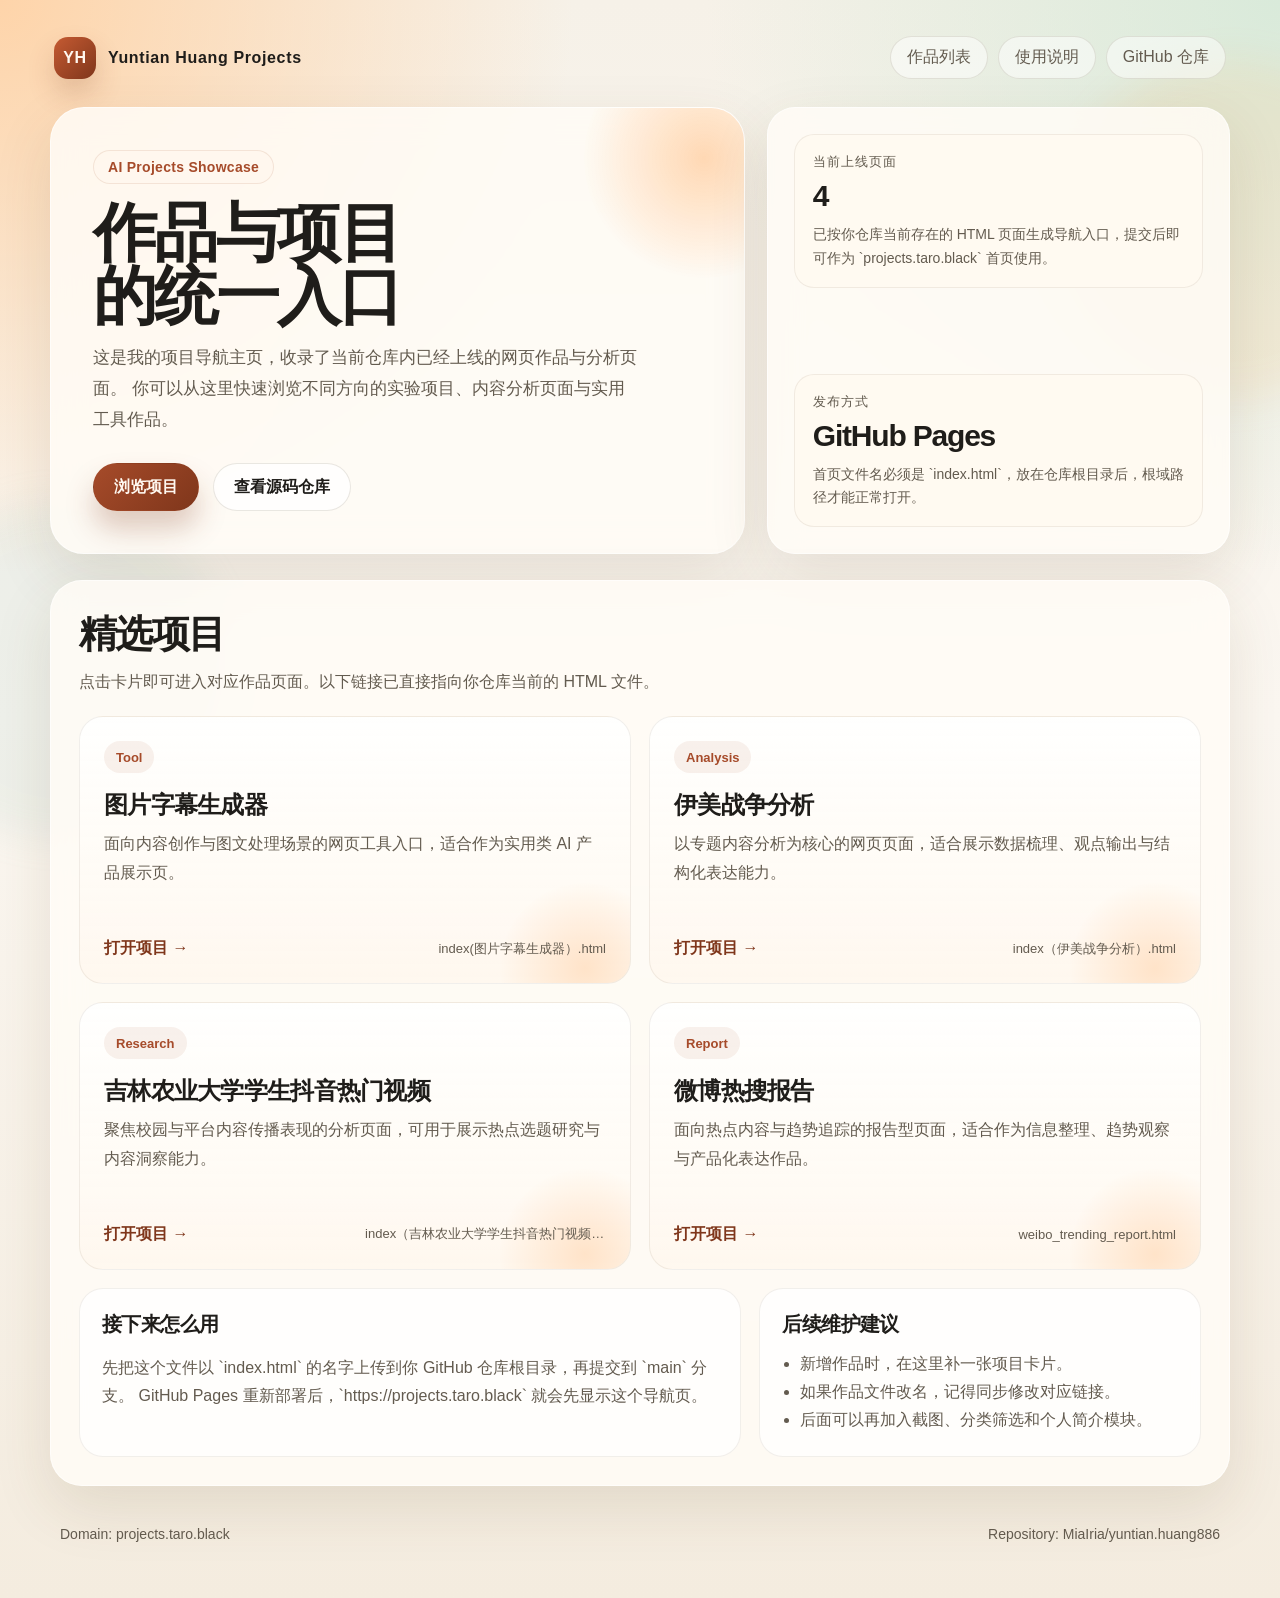
==== index.html @ 8bacc285 "Add files via upload" ====
<!DOCTYPE html>
<html lang="zh-CN">
<head>
  <meta charset="UTF-8" />
  <meta name="viewport" content="width=device-width, initial-scale=1.0" />
  <title>Yuntian Huang | Projects</title>
  <style>
    :root {
      --bg: #f6f1e8;
      --bg-accent: #efe3cf;
      --surface: rgba(255, 252, 246, 0.86);
      --surface-strong: #fffaf1;
      --text: #1f1d1a;
      --muted: #635b4f;
      --line: rgba(74, 56, 31, 0.12);
      --primary: #a64b2a;
      --primary-dark: #7f361b;
      --shadow: 0 22px 60px rgba(90, 63, 24, 0.12);
      --radius-xl: 28px;
      --radius-lg: 20px;
      --radius-md: 14px;
      --max-width: 1180px;
    }

    * {
      box-sizing: border-box;
    }

    html {
      scroll-behavior: smooth;
    }

    body {
      margin: 0;
      font-family: "Segoe UI", "PingFang SC", "Microsoft YaHei", sans-serif;
      color: var(--text);
      background:
        radial-gradient(circle at top left, rgba(255, 209, 163, 0.9), transparent 28%),
        radial-gradient(circle at top right, rgba(209, 232, 214, 0.78), transparent 28%),
        linear-gradient(180deg, var(--bg) 0%, #fbf7f1 45%, #f4ecdf 100%);
      min-height: 100vh;
    }

    body::before,
    body::after {
      content: "";
      position: fixed;
      inset: auto;
      width: 340px;
      height: 340px;
      border-radius: 50%;
      filter: blur(18px);
      opacity: 0.35;
      pointer-events: none;
      z-index: 0;
    }

    body::before {
      top: 60px;
      right: -120px;
      background: rgba(255, 188, 115, 0.42);
    }

    body::after {
      bottom: 60px;
      left: -110px;
      background: rgba(154, 196, 188, 0.35);
    }

    a {
      color: inherit;
      text-decoration: none;
    }

    .page {
      position: relative;
      z-index: 1;
      width: min(var(--max-width), calc(100% - 32px));
      margin: 0 auto;
      padding: 24px 0 56px;
    }

    .topbar {
      display: flex;
      align-items: center;
      justify-content: space-between;
      gap: 16px;
      padding: 12px 4px 28px;
    }

    .brand {
      display: inline-flex;
      align-items: center;
      gap: 12px;
      font-weight: 700;
      letter-spacing: 0.04em;
    }

    .brand-mark {
      display: grid;
      place-items: center;
      width: 42px;
      height: 42px;
      border-radius: 14px;
      background: linear-gradient(135deg, #c55a32, #7f361b);
      color: #fff7ef;
      box-shadow: 0 14px 28px rgba(127, 54, 27, 0.2);
    }

    .nav-links {
      display: flex;
      gap: 10px;
      flex-wrap: wrap;
    }

    .nav-link {
      padding: 10px 16px;
      border: 1px solid var(--line);
      border-radius: 999px;
      background: rgba(255, 255, 255, 0.5);
      color: var(--muted);
      transition: transform 0.2s ease, border-color 0.2s ease, background 0.2s ease;
    }

    .nav-link:hover {
      transform: translateY(-1px);
      border-color: rgba(166, 75, 42, 0.28);
      background: rgba(255, 250, 242, 0.92);
    }

    .hero {
      display: grid;
      grid-template-columns: minmax(0, 1.35fr) minmax(280px, 0.9fr);
      gap: 22px;
      align-items: stretch;
    }

    .hero-panel,
    .hero-side,
    .section-panel {
      background: var(--surface);
      border: 1px solid rgba(255, 255, 255, 0.55);
      box-shadow: var(--shadow);
      backdrop-filter: blur(16px);
    }

    .hero-panel {
      border-radius: 34px;
      padding: 42px;
      overflow: hidden;
      position: relative;
    }

    .hero-panel::after {
      content: "";
      position: absolute;
      right: -80px;
      top: -70px;
      width: 240px;
      height: 240px;
      border-radius: 50%;
      background: radial-gradient(circle, rgba(255, 214, 176, 0.95) 0%, rgba(255, 214, 176, 0) 72%);
      pointer-events: none;
    }

    .hero-side {
      border-radius: 28px;
      padding: 26px;
      display: flex;
      flex-direction: column;
      justify-content: space-between;
      gap: 18px;
    }

    .eyebrow {
      display: inline-flex;
      align-items: center;
      gap: 10px;
      padding: 8px 14px;
      border-radius: 999px;
      background: rgba(255, 248, 238, 0.9);
      border: 1px solid rgba(166, 75, 42, 0.12);
      color: var(--primary);
      font-size: 14px;
      font-weight: 700;
      letter-spacing: 0.02em;
    }

    h1 {
      margin: 18px 0 16px;
      font-size: clamp(36px, 5vw, 68px);
      line-height: 0.98;
      letter-spacing: -0.04em;
      max-width: 10ch;
    }

    .hero-copy {
      max-width: 58ch;
      color: var(--muted);
      font-size: 17px;
      line-height: 1.8;
      margin: 0 0 28px;
    }

    .hero-actions {
      display: flex;
      flex-wrap: wrap;
      gap: 14px;
    }

    .button {
      display: inline-flex;
      align-items: center;
      justify-content: center;
      gap: 10px;
      min-height: 48px;
      padding: 0 20px;
      border-radius: 999px;
      border: 1px solid transparent;
      font-weight: 700;
      transition: transform 0.2s ease, box-shadow 0.2s ease, background 0.2s ease;
    }

    .button:hover {
      transform: translateY(-2px);
    }

    .button-primary {
      background: linear-gradient(135deg, var(--primary), var(--primary-dark));
      color: #fff8f0;
      box-shadow: 0 18px 28px rgba(127, 54, 27, 0.25);
    }

    .button-secondary {
      background: rgba(255, 255, 255, 0.72);
      border-color: var(--line);
      color: var(--text);
    }

    .stat-card {
      padding: 18px 18px 16px;
      border-radius: var(--radius-lg);
      background: var(--surface-strong);
      border: 1px solid rgba(74, 56, 31, 0.08);
    }

    .stat-label {
      font-size: 13px;
      letter-spacing: 0.08em;
      text-transform: uppercase;
      color: var(--muted);
      margin-bottom: 8px;
    }

    .stat-value {
      font-size: 30px;
      font-weight: 800;
      letter-spacing: -0.04em;
      margin: 0;
    }

    .stat-note {
      margin: 10px 0 0;
      color: var(--muted);
      line-height: 1.7;
      font-size: 14px;
    }

    .section {
      margin-top: 26px;
    }

    .section-panel {
      border-radius: 32px;
      padding: 28px;
    }

    .section-head {
      display: flex;
      align-items: end;
      justify-content: space-between;
      gap: 16px;
      margin-bottom: 20px;
    }

    .section-title {
      margin: 0;
      font-size: clamp(28px, 3vw, 40px);
      letter-spacing: -0.04em;
    }

    .section-desc {
      margin: 8px 0 0;
      color: var(--muted);
      line-height: 1.75;
    }

    .project-grid {
      display: grid;
      grid-template-columns: repeat(2, minmax(0, 1fr));
      gap: 18px;
    }

    .project-card {
      position: relative;
      overflow: hidden;
      border-radius: 24px;
      padding: 24px;
      background:
        linear-gradient(180deg, rgba(255, 255, 255, 0.96), rgba(255, 248, 239, 0.88)),
        var(--surface-strong);
      border: 1px solid rgba(74, 56, 31, 0.08);
      transition: transform 0.22s ease, box-shadow 0.22s ease, border-color 0.22s ease;
    }

    .project-card:hover {
      transform: translateY(-4px);
      box-shadow: 0 24px 40px rgba(90, 63, 24, 0.12);
      border-color: rgba(166, 75, 42, 0.18);
    }

    .project-card::after {
      content: "";
      position: absolute;
      inset: auto -40px -70px auto;
      width: 170px;
      height: 170px;
      border-radius: 50%;
      background: radial-gradient(circle, rgba(255, 216, 180, 0.65) 0%, rgba(255, 216, 180, 0) 72%);
      pointer-events: none;
    }

    .project-tag {
      display: inline-flex;
      align-items: center;
      gap: 8px;
      min-height: 32px;
      padding: 0 12px;
      border-radius: 999px;
      background: rgba(166, 75, 42, 0.08);
      color: var(--primary);
      font-size: 13px;
      font-weight: 700;
      margin-bottom: 18px;
    }

    .project-title {
      margin: 0 0 10px;
      font-size: 24px;
      line-height: 1.2;
      letter-spacing: -0.03em;
    }

    .project-text {
      margin: 0 0 22px;
      color: var(--muted);
      line-height: 1.8;
      min-height: 86px;
    }

    .project-footer {
      display: flex;
      align-items: center;
      justify-content: space-between;
      gap: 10px;
      position: relative;
      z-index: 1;
    }

    .project-link {
      display: inline-flex;
      align-items: center;
      gap: 8px;
      color: var(--primary-dark);
      font-weight: 700;
    }

    .project-file {
      font-size: 13px;
      color: var(--muted);
      white-space: nowrap;
      overflow: hidden;
      text-overflow: ellipsis;
      max-width: 48%;
    }

    .note-grid {
      display: grid;
      grid-template-columns: 1.2fr 0.8fr;
      gap: 18px;
      margin-top: 18px;
    }

    .note-card {
      border-radius: 24px;
      padding: 22px;
      background: rgba(255, 255, 255, 0.76);
      border: 1px solid rgba(74, 56, 31, 0.08);
    }

    .note-card h3 {
      margin: 0 0 12px;
      font-size: 20px;
      letter-spacing: -0.03em;
    }

    .note-card p,
    .note-card li {
      color: var(--muted);
      line-height: 1.75;
    }

    .note-card ul {
      margin: 0;
      padding-left: 18px;
    }

    .footer {
      display: flex;
      align-items: center;
      justify-content: space-between;
      gap: 16px;
      flex-wrap: wrap;
      margin-top: 22px;
      padding: 18px 10px 0;
      color: var(--muted);
      font-size: 14px;
    }

    @media (max-width: 960px) {
      .hero,
      .project-grid,
      .note-grid {
        grid-template-columns: 1fr;
      }

      .hero-panel,
      .hero-side,
      .section-panel {
        padding: 24px;
      }

      .project-text {
        min-height: auto;
      }
    }

    @media (max-width: 640px) {
      .page {
        width: min(var(--max-width), calc(100% - 18px));
        padding-top: 14px;
      }

      .topbar,
      .section-head,
      .project-footer,
      .footer {
        display: block;
      }

      .nav-links {
        margin-top: 14px;
      }

      .project-file {
        max-width: 100%;
        margin-top: 10px;
      }

      h1 {
        max-width: none;
      }
    }
  </style>
</head>
<body>
  <main class="page">
    <header class="topbar">
      <a class="brand" href="#top" aria-label="返回顶部">
        <span class="brand-mark">YH</span>
        <span>Yuntian Huang Projects</span>
      </a>
      <nav class="nav-links" aria-label="主要导航">
        <a class="nav-link" href="#projects">作品列表</a>
        <a class="nav-link" href="#notes">使用说明</a>
        <a class="nav-link" href="https://github.com/MiaIria/yuntian.huang886" target="_blank" rel="noreferrer">GitHub 仓库</a>
      </nav>
    </header>

    <section class="hero" id="top">
      <article class="hero-panel">
        <span class="eyebrow">AI Projects Showcase</span>
        <h1>作品与项目的统一入口</h1>
        <p class="hero-copy">
          这是我的项目导航主页，收录了当前仓库内已经上线的网页作品与分析页面。
          你可以从这里快速浏览不同方向的实验项目、内容分析页面与实用工具作品。
        </p>
        <div class="hero-actions">
          <a class="button button-primary" href="#projects">浏览项目</a>
          <a class="button button-secondary" href="https://github.com/MiaIria/yuntian.huang886" target="_blank" rel="noreferrer">查看源码仓库</a>
        </div>
      </article>

      <aside class="hero-side">
        <section class="stat-card">
          <div class="stat-label">当前上线页面</div>
          <p class="stat-value">4</p>
          <p class="stat-note">已按你仓库当前存在的 HTML 页面生成导航入口，提交后即可作为 `projects.taro.black` 首页使用。</p>
        </section>
        <section class="stat-card">
          <div class="stat-label">发布方式</div>
          <p class="stat-value">GitHub Pages</p>
          <p class="stat-note">首页文件名必须是 `index.html`，放在仓库根目录后，根域路径才能正常打开。</p>
        </section>
      </aside>
    </section>

    <section class="section" id="projects">
      <div class="section-panel">
        <div class="section-head">
          <div>
            <h2 class="section-title">精选项目</h2>
            <p class="section-desc">点击卡片即可进入对应作品页面。以下链接已直接指向你仓库当前的 HTML 文件。</p>
          </div>
        </div>

        <div class="project-grid">
          <a class="project-card" href="./index(图片字幕生成器）.html">
            <div class="project-tag">Tool</div>
            <h3 class="project-title">图片字幕生成器</h3>
            <p class="project-text">
              面向内容创作与图文处理场景的网页工具入口，适合作为实用类 AI 产品展示页。
            </p>
            <div class="project-footer">
              <span class="project-link">打开项目 →</span>
              <span class="project-file">index(图片字幕生成器）.html</span>
            </div>
          </a>

          <a class="project-card" href="./index（伊美战争分析）.html">
            <div class="project-tag">Analysis</div>
            <h3 class="project-title">伊美战争分析</h3>
            <p class="project-text">
              以专题内容分析为核心的网页页面，适合展示数据梳理、观点输出与结构化表达能力。
            </p>
            <div class="project-footer">
              <span class="project-link">打开项目 →</span>
              <span class="project-file">index（伊美战争分析）.html</span>
            </div>
          </a>

          <a class="project-card" href="./index（吉林农业大学学生抖音热门视频）.html">
            <div class="project-tag">Research</div>
            <h3 class="project-title">吉林农业大学学生抖音热门视频</h3>
            <p class="project-text">
              聚焦校园与平台内容传播表现的分析页面，可用于展示热点选题研究与内容洞察能力。
            </p>
            <div class="project-footer">
              <span class="project-link">打开项目 →</span>
              <span class="project-file">index（吉林农业大学学生抖音热门视频）.html</span>
            </div>
          </a>

          <a class="project-card" href="./weibo_trending_report.html">
            <div class="project-tag">Report</div>
            <h3 class="project-title">微博热搜报告</h3>
            <p class="project-text">
              面向热点内容与趋势追踪的报告型页面，适合作为信息整理、趋势观察与产品化表达作品。
            </p>
            <div class="project-footer">
              <span class="project-link">打开项目 →</span>
              <span class="project-file">weibo_trending_report.html</span>
            </div>
          </a>
        </div>

        <div class="note-grid" id="notes">
          <section class="note-card">
            <h3>接下来怎么用</h3>
            <p>
              先把这个文件以 `index.html` 的名字上传到你 GitHub 仓库根目录，再提交到 `main` 分支。
              GitHub Pages 重新部署后，`https://projects.taro.black` 就会先显示这个导航页。
            </p>
          </section>

          <section class="note-card">
            <h3>后续维护建议</h3>
            <ul>
              <li>新增作品时，在这里补一张项目卡片。</li>
              <li>如果作品文件改名，记得同步修改对应链接。</li>
              <li>后面可以再加入截图、分类筛选和个人简介模块。</li>
            </ul>
          </section>
        </div>
      </div>
    </section>

    <footer class="footer">
      <span>Domain: projects.taro.black</span>
      <span>Repository: MiaIria/yuntian.huang886</span>
    </footer>
  </main>
</body>
</html>
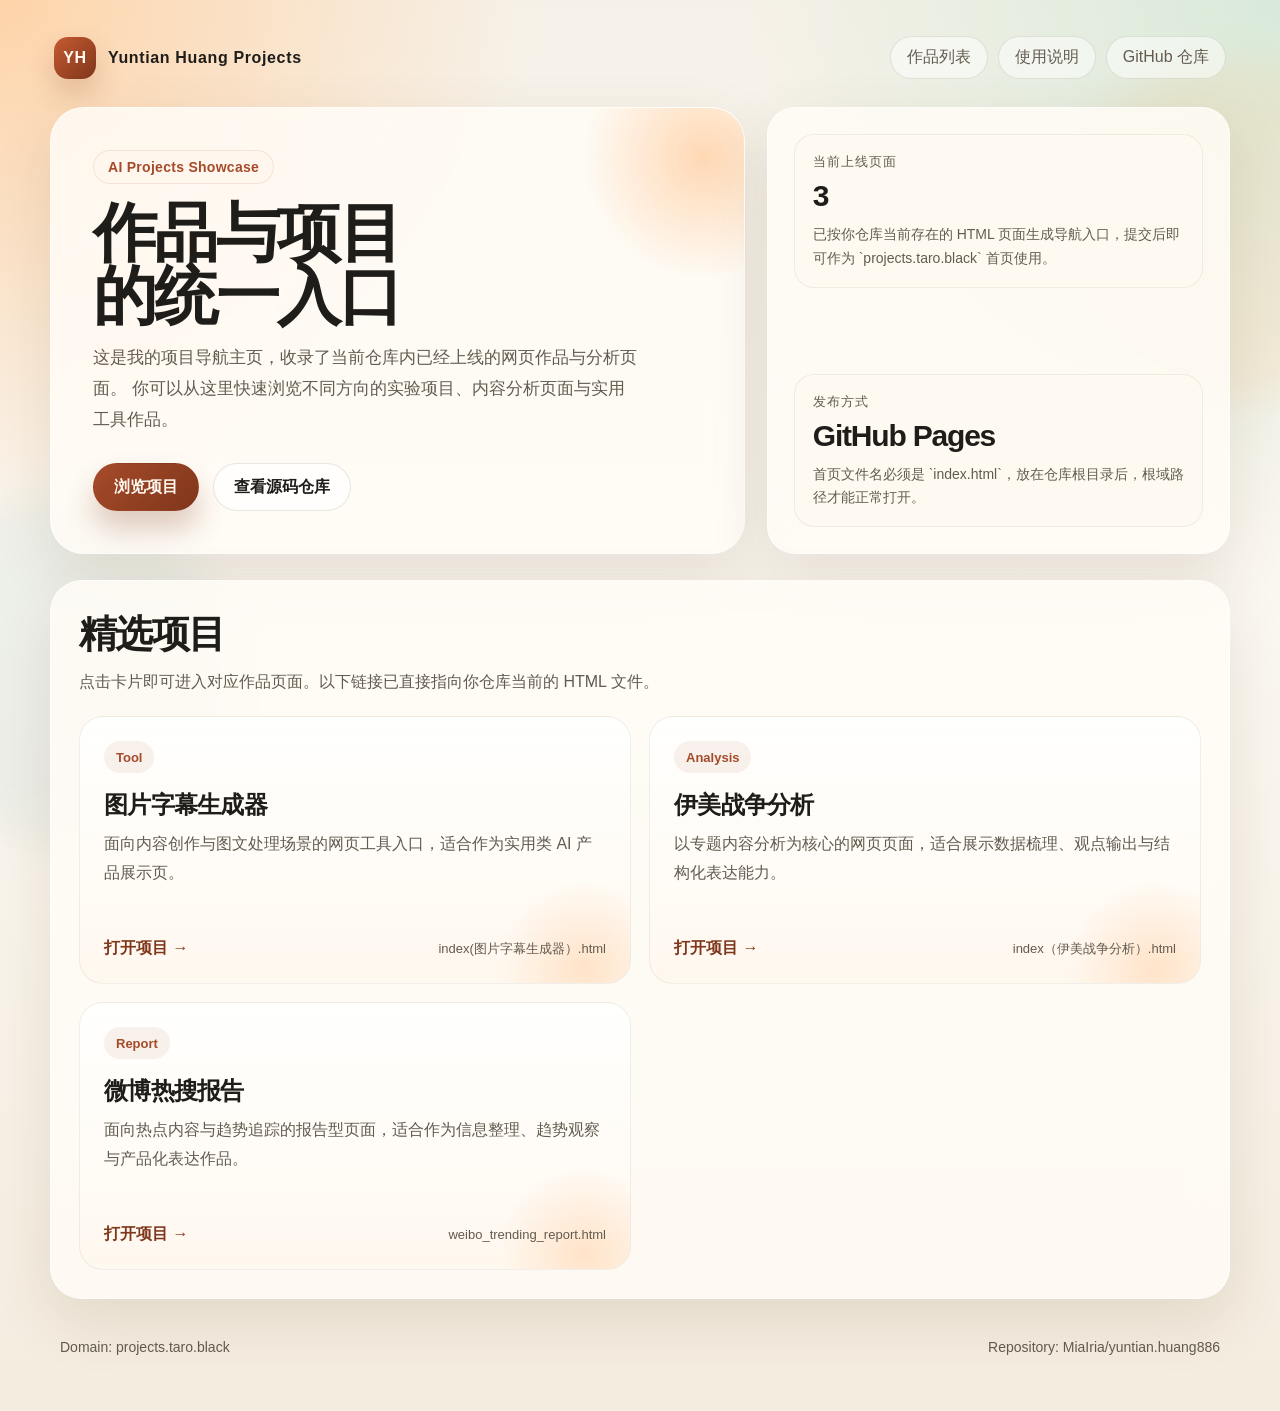
==== commit 1d932e9e: "Add files via upload" ====
--- a/index.html
+++ b/index.html
@@ -384,37 +384,6 @@
       max-width: 48%;
     }
 
-    .note-grid {
-      display: grid;
-      grid-template-columns: 1.2fr 0.8fr;
-      gap: 18px;
-      margin-top: 18px;
-    }
-
-    .note-card {
-      border-radius: 24px;
-      padding: 22px;
-      background: rgba(255, 255, 255, 0.76);
-      border: 1px solid rgba(74, 56, 31, 0.08);
-    }
-
-    .note-card h3 {
-      margin: 0 0 12px;
-      font-size: 20px;
-      letter-spacing: -0.03em;
-    }
-
-    .note-card p,
-    .note-card li {
-      color: var(--muted);
-      line-height: 1.75;
-    }
-
-    .note-card ul {
-      margin: 0;
-      padding-left: 18px;
-    }
-
     .footer {
       display: flex;
       align-items: center;
@@ -430,10 +399,6 @@
     @media (max-width: 960px) {
       .hero,
       .project-grid,
-      .note-grid {
-        grid-template-columns: 1fr;
-      }
-
       .hero-panel,
       .hero-side,
       .section-panel {
@@ -504,7 +469,7 @@
       <aside class="hero-side">
         <section class="stat-card">
           <div class="stat-label">当前上线页面</div>
-          <p class="stat-value">4</p>
+          <p class="stat-value">3</p>
           <p class="stat-note">已按你仓库当前存在的 HTML 页面生成导航入口，提交后即可作为 `projects.taro.black` 首页使用。</p>
         </section>
         <section class="stat-card">
@@ -549,18 +514,6 @@
             </div>
           </a>
 
-          <a class="project-card" href="./index（吉林农业大学学生抖音热门视频）.html">
-            <div class="project-tag">Research</div>
-            <h3 class="project-title">吉林农业大学学生抖音热门视频</h3>
-            <p class="project-text">
-              聚焦校园与平台内容传播表现的分析页面，可用于展示热点选题研究与内容洞察能力。
-            </p>
-            <div class="project-footer">
-              <span class="project-link">打开项目 →</span>
-              <span class="project-file">index（吉林农业大学学生抖音热门视频）.html</span>
-            </div>
-          </a>
-
           <a class="project-card" href="./weibo_trending_report.html">
             <div class="project-tag">Report</div>
             <h3 class="project-title">微博热搜报告</h3>
@@ -574,24 +527,6 @@
           </a>
         </div>
 
-        <div class="note-grid" id="notes">
-          <section class="note-card">
-            <h3>接下来怎么用</h3>
-            <p>
-              先把这个文件以 `index.html` 的名字上传到你 GitHub 仓库根目录，再提交到 `main` 分支。
-              GitHub Pages 重新部署后，`https://projects.taro.black` 就会先显示这个导航页。
-            </p>
-          </section>
-
-          <section class="note-card">
-            <h3>后续维护建议</h3>
-            <ul>
-              <li>新增作品时，在这里补一张项目卡片。</li>
-              <li>如果作品文件改名，记得同步修改对应链接。</li>
-              <li>后面可以再加入截图、分类筛选和个人简介模块。</li>
-            </ul>
-          </section>
-        </div>
       </div>
     </section>
 
